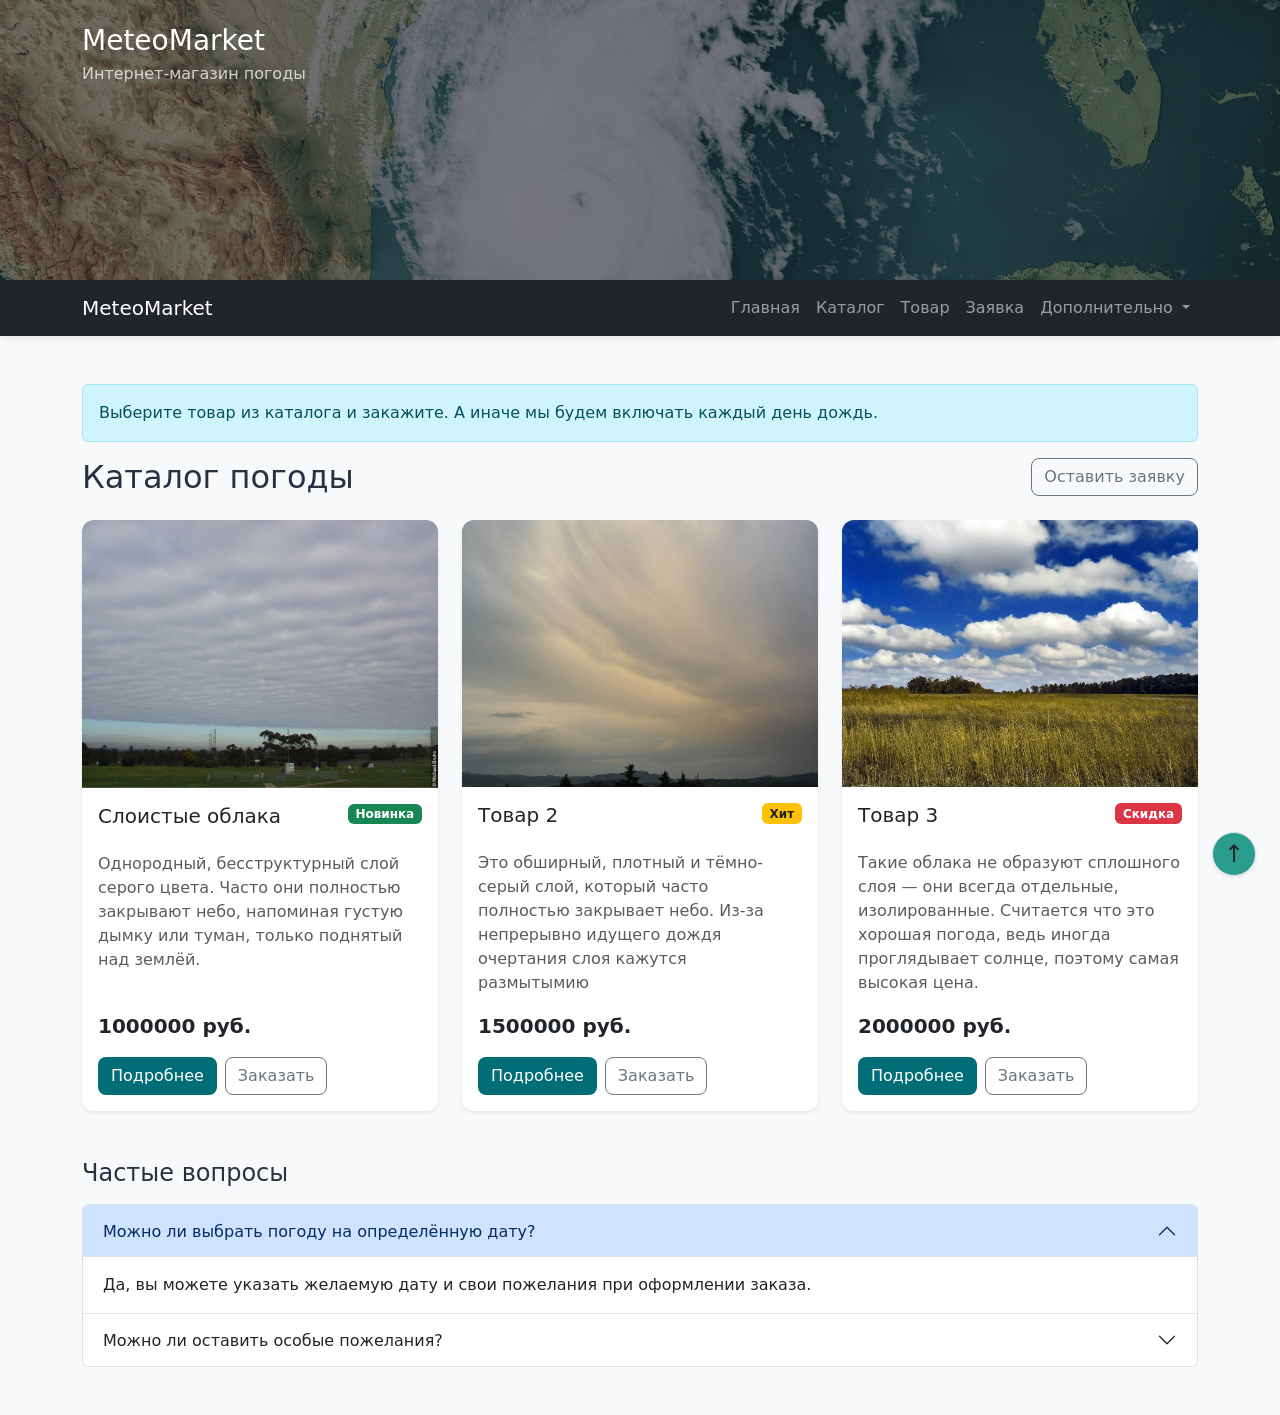
==== catalog.html @ ff7a1c09 "feat: create Bootstrap grid homepage" ====
<!DOCTYPE html>
<html lang="ru">
<head>
  <meta charset="UTF-8">
  <meta name="viewport" content="width=device-width, initial-scale=1.0">
  <title>Каталог — MeteoMarket</title>
  <link rel="stylesheet" href="vendor/bootstrap/css/bootstrap.min.css">
  <link rel="stylesheet" href="css/custom.css">
</head>

<body class="bg-light">
    <header class="bg-primary text-white py-4">
    <div class="container">
        <div class="row align-items-center">
            <div class="col-12 col-md-8">
                <h1 class="h3 mb-1">MeteoMarket</h1>
                <p class="mb-0 opacity-75">
                Интернет-магазин погоды
                </p>
            </div>
        </div>
    </div>
    </header>

    <nav class="navbar navbar-expand-lg navbar-dark bg-dark">
    <div class="container">
        <a class="navbar-brand" href="index.html">MeteoMarket</a>

        <button
        class="navbar-toggler"
        type="button"
        data-bs-toggle="collapse"
        data-bs-target="#mainNavbar"
        aria-controls="mainNavbar"
        aria-expanded="false"
        aria-label="Переключить навигацию"
        >
        <span class="navbar-toggler-icon"></span>
        </button>

        <div class="collapse navbar-collapse" id="mainNavbar">
        <ul class="navbar-nav ms-auto">
            <li class="nav-item">
            <a class="nav-link" href="index.html">Главная</a>
            </li>

            <li class="nav-item">
            <a class="nav-link" href="catalog.html">Каталог</a>
            </li>

            <li class="nav-item">
            <a class="nav-link" href="product.html">Товар</a>
            </li>

            <li class="nav-item">
            <a class="nav-link" href="order.html">Заявка</a>
            </li>

            <li class="nav-item dropdown">
            <a
                class="nav-link dropdown-toggle"
                href="#"
                role="button"
                data-bs-toggle="dropdown"
                aria-expanded="false"
            >
                Дополнительно
            </a>
            <ul class="dropdown-menu">
                <li><a class="dropdown-item" href="catalog.html">Все товары</a></li>
                <li><a class="dropdown-item" href="order.html">Оформить заявку</a></li>
                <li><a class="dropdown-item" href="index.html#popular">Популярное</a></li>
            </ul>
            </li>
        </ul>
        </div>
    </div>
    </nav>

    <main class="container my-5">
    <div class="alert alert-info" role="alert">
      Выберите товар из каталога и закажите. А иначе мы будем включать каждый день дождь.
    </div>

    <div class="d-flex justify-content-between align-items-center mb-4">
      <h1 class="h2 mb-0">Каталог погоды</h1>
      <a class="btn btn-outline-secondary" href="order.html">
        Оставить заявку
      </a>
    </div>

    <div class="row g-4">
      <div class="col-12 col-md-6 col-lg-4">
        <div class="card h-100 shadow-sm">
            <img src="images/p1.jpg"
                class="'card-img-top"
                alt="'Товар 1">
            <div class="card-body d-flex flex-column">
            <div class="d-flex justify-content-between align-items-start mb-3">
                <h2 class="card-title h5">Слоистые облака</h2>
                <span class="badge bg-success">Новинка</span>
            </div>

            <p class="card-text text-muted">
                Однородный, бесструктурный слой серого цвета. 
                Часто они полностью закрывают небо, напоминая густую дымку или туман, только поднятый над землёй.
            </p>

            <p class="fw-bold fs-5 mt-auto">1000000 руб.</p>

            <div class="d-flex gap-2">
                <a class="btn text-white"
                    style="--bs-btn-bg: #006D77; --bs-btn-hover-bg: #00565E;
                    --bs-btn-hover-color: white;"
                    href="product.html">
                    Подробнее
                </a>
                <button
                class="btn btn-outline-secondary"
                type="button"
                data-bs-toggle="modal"
                data-bs-target="#orderModal"
                >
                Заказать
                </button>
            </div>
            </div>
        </div>
        </div>

        <div class="col-12 col-md-6 col-lg-4">
        <div class="card h-100 shadow-sm">
            <img src="images/p2.jpg"
                class="'card-img-top"
                alt="Товар 2">
            <div class="card-body d-flex flex-column">
            <div class="d-flex justify-content-between align-items-start mb-3">
                <h2 class="card-title h5">Товар 2</h2>
                <span class="badge bg-warning text-dark">Хит</span>
            </div>

            <p class="card-text text-muted">
                Это обширный, плотный и тёмно-серый слой, который часто полностью закрывает небо. 
                Из-за непрерывно идущего дождя очертания слоя кажутся размытымию
            </p>

            <p class="fw-bold fs-5 mt-auto">1500000 руб.</p>

            <div class="d-flex gap-2">
                <a class="btn text-white"
                    style="--bs-btn-bg: #006D77; --bs-btn-hover-bg: #00565E;
                    --bs-btn-hover-color: white;"
                    href="product.html">
                    Подробнее
                </a>
                <button
                class="btn btn-outline-secondary"
                type="button"
                data-bs-toggle="modal"
                data-bs-target="#orderModal"
                >
                Заказать
                </button>
            </div>
            </div>
        </div>
        </div>

        <div class="col-12 col-md-6 col-lg-4">
        <div class="card h-100 shadow-sm">
            <img src="images/p3.jpg"
                class="'card-img-top"
                alt="Товар 3">
            <div class="card-body d-flex flex-column">
            <div class="d-flex justify-content-between align-items-start mb-3">
                <h2 class="card-title h5">Товар 3</h2>
                <span class="badge bg-danger">Скидка</span>
            </div>

            <p class="card-text text-muted">
                Такие облака не образуют сплошного слоя — они всегда отдельные, изолированные. 
                Считается что это хорошая погода, ведь иногда проглядывает солнце, поэтому самая высокая цена.
            </p>

            <p class="fw-bold fs-5 mt-auto">2000000 руб.</p>

            <div class="d-flex gap-2">
                <a class="btn text-white"
                    style="--bs-btn-bg: #006D77; --bs-btn-hover-bg: #00565E;
                    --bs-btn-hover-color: white;"
                    href="product.html">
                    Подробнее
                </a>
                <button
                class="btn btn-outline-secondary"
                type="button"
                data-bs-toggle="modal"
                data-bs-target="#orderModal"
                >
                Заказать
                </button>
            </div>
            </div>
        </div>
        </div>
    </div>
  </main>

  <section class="container my-5">
    <h2 class="h4 mb-3">Частые вопросы</h2>

    <div class="accordion" id="faqAccordion">
        <div class="accordion-item">
        <h3 class="accordion-header">
            <button
            class="accordion-button"
            type="button"
            data-bs-toggle="collapse"
            data-bs-target="#faqOne"
            aria-expanded="true"
            aria-controls="faqOne"
            >
            Можно ли выбрать погоду на определённую дату?
            </button>
        </h3>
        <div
            id="faqOne"
            class="accordion-collapse collapse show"
            data-bs-parent="#faqAccordion"
        >
            <div class="accordion-body">
            Да, вы можете указать желаемую дату и свои пожелания при оформлении заказа.
            </div>
        </div>
        </div>

        <div class="accordion-item">
        <h3 class="accordion-header">
            <button
            class="accordion-button collapsed"
            type="button"
            data-bs-toggle="collapse"
            data-bs-target="#faqTwo"
            aria-expanded="false"
            aria-controls="faqTwo"
            >
            Можно ли оставить особые пожелания?
            </button>
        </h3>
        <div
            id="faqTwo"
            class="accordion-collapse collapse"
            data-bs-parent="#faqAccordion"
        >
            <div class="accordion-body">
            Да, укажите свои пожелания в поле комментария при оформлении заказа, после будет необходимо
            доплатить 90% от заказа, мы сделаем всё наоборот.
            </div>
        </div>
        </div>
    </div>
    </section>

  <div
    class="modal fade"
    id="orderModal"
    tabindex="-1"
    aria-labelledby="orderModalLabel"
    aria-hidden="true"
    >
    <div class="modal-dialog">
        <div class="modal-content">
        <div class="modal-header">
            <h2 class="modal-title h5" id="orderModalLabel">
            Быстрая заявка
            </h2>
            <button
            type="button"
            class="btn-close"
            data-bs-dismiss="modal"
            aria-label="Закрыть"
            ></button>
        </div>

        <div class="modal-body">
            <p class="text-muted">
            Оставьте контактные данные, и менеджер свяжется с вами.
            </p>

            <form>
            <div class="mb-3">
                <label for="modal-name" class="form-label">Имя</label>
                <input id="modal-name" type="text" class="form-control" required>
            </div>

            <div class="mb-3">
                <label for="modal-phone" class="form-label">Телефон</label>
                <input id="modal-phone" type="tel" class="form-control" required>
            </div>

            <div class="form-check mb-3">
                <input id="modal-agree" class="form-check-input" type="checkbox" required>
                <label class="form-check-label" for="modal-agree">
                Согласен на обработку данных
                </label>
            </div>
            </form>
        </div>

        <div class="modal-footer">
            <button type="button" class="btn btn-outline-secondary" data-bs-dismiss="modal">
            Закрыть
            </button>
            <button class="btn text-white"
                style="--bs-btn-bg: #006D77; --bs-btn-hover-bg: #00565E;
                --bs-btn-hover-color: white;">
                Отправить
            </button>
        </div>
        </div>
    </div>
    </div>

  <script src="vendor/bootstrap/js/bootstrap.bundle.min.js"></script>

  <button
        id="backToTop"
        class="btn rounded-circle position-fixed bottom-0 end-0 m-4 shadow-sm border d-flex align-items-center justify-content-center"
        style="display: none; width: 44px; height: 44px; z-index: 1000; --bs-btn-bg: #2A9D8F;
         --bs-btn-hover-bg: #21867A; --bs-btn-hover-color: white;"
        aria-label="Наверх"
        title="Наверх">
        <span class="fs-4 lh-1">↑</span>
    </button>

    <script>
    const button = document.getElementById('backToTop');

    window.addEventListener('scroll', () => {
        button.classList.toggle('visible', window.scrollY > 300);
    });

    button.addEventListener('click', () => {
        window.scrollTo({
        top: 0,
        behavior: 'smooth'
        });
    });
    </script>

</body>
</html>
---- css/custom.css ----
/* Общий фон и шрифт */
body {
  background: #f5f6fa;
  color: #273142;
}

/* Шапка сайта с изображением */
header {
  min-height: 280px;
  padding: 60px 0;
  color: white;
  background:
    linear-gradient(rgba(25, 32, 48, .6), rgba(25, 32, 48, .6)),
    url("../images/p4.jpg") center / cover no-repeat;
}

/* Шапка сайта */
.navbar {
  box-shadow: 0 2px 8px #00000015;
}

/* Карточки товаров */
.card {
  border: 0;
  border-radius: 12px;
  overflow: hidden;
  transition: transform .2s, box-shadow .2s;
}

.card:hover {
  transform: translateY(-4px);
  box-shadow: 0 8px 20px #00000015;
}

/* Картинки внутри карточек */
.card-img-top {
  height: 220px;
  object-fit: cover;
}

/* Кнопки */
.btn {
  border-radius: 8px;
}

/* Нижняя часть сайта */
footer {
  padding: 20px 0;
  margin-top: 40px;
  background: #212529;
  color: white;
}

#backToTop.visible {
  display: block;
}
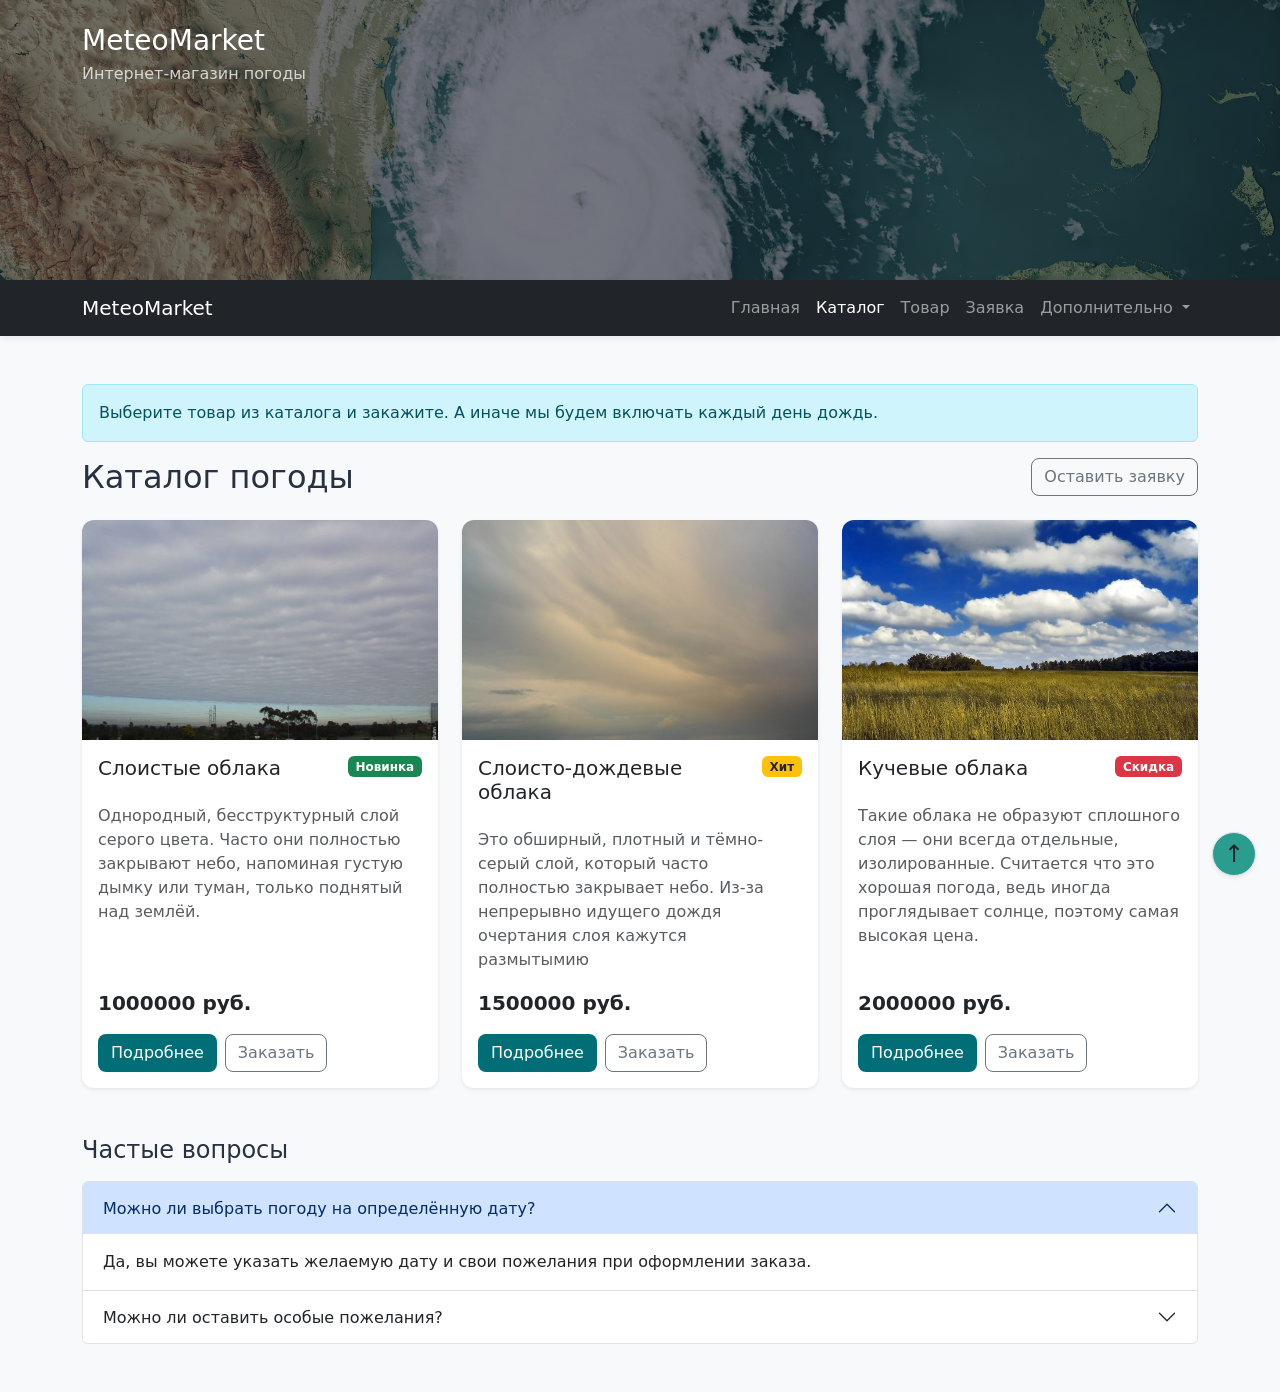
==== commit 2e32765e: "final" ====
--- a/catalog.html
+++ b/catalog.html
@@ -45,7 +45,7 @@
             </li>
 
             <li class="nav-item">
-            <a class="nav-link" href="catalog.html">Каталог</a>
+            <a class="nav-link active" aria-current="page" href="catalog.html">Каталог</a>
             </li>
 
             <li class="nav-item">
@@ -93,8 +93,8 @@
       <div class="col-12 col-md-6 col-lg-4">
         <div class="card h-100 shadow-sm">
             <img src="images/p1.jpg"
-                class="'card-img-top"
-                alt="'Товар 1">
+                class="card-img-top"
+                alt="Товар 1">
             <div class="card-body d-flex flex-column">
             <div class="d-flex justify-content-between align-items-start mb-3">
                 <h2 class="card-title h5">Слоистые облака</h2>
@@ -131,11 +131,11 @@
         <div class="col-12 col-md-6 col-lg-4">
         <div class="card h-100 shadow-sm">
             <img src="images/p2.jpg"
-                class="'card-img-top"
+                class="card-img-top"
                 alt="Товар 2">
             <div class="card-body d-flex flex-column">
             <div class="d-flex justify-content-between align-items-start mb-3">
-                <h2 class="card-title h5">Товар 2</h2>
+                <h2 class="card-title h5">Слоисто-дождевые облака</h2>
                 <span class="badge bg-warning text-dark">Хит</span>
             </div>
 
@@ -169,11 +169,11 @@
         <div class="col-12 col-md-6 col-lg-4">
         <div class="card h-100 shadow-sm">
             <img src="images/p3.jpg"
-                class="'card-img-top"
+                class="card-img-top"
                 alt="Товар 3">
             <div class="card-body d-flex flex-column">
             <div class="d-flex justify-content-between align-items-start mb-3">
-                <h2 class="card-title h5">Товар 3</h2>
+                <h2 class="card-title h5">Кучевые облака</h2>
                 <span class="badge bg-danger">Скидка</span>
             </div>
 
@@ -308,6 +308,7 @@
         </div>
 
         <div class="modal-footer">
+            <form>
             <button type="button" class="btn btn-outline-secondary" data-bs-dismiss="modal">
             Закрыть
             </button>
@@ -316,6 +317,7 @@
                 --bs-btn-hover-color: white;">
                 Отправить
             </button>
+            </form>
         </div>
         </div>
     </div>
